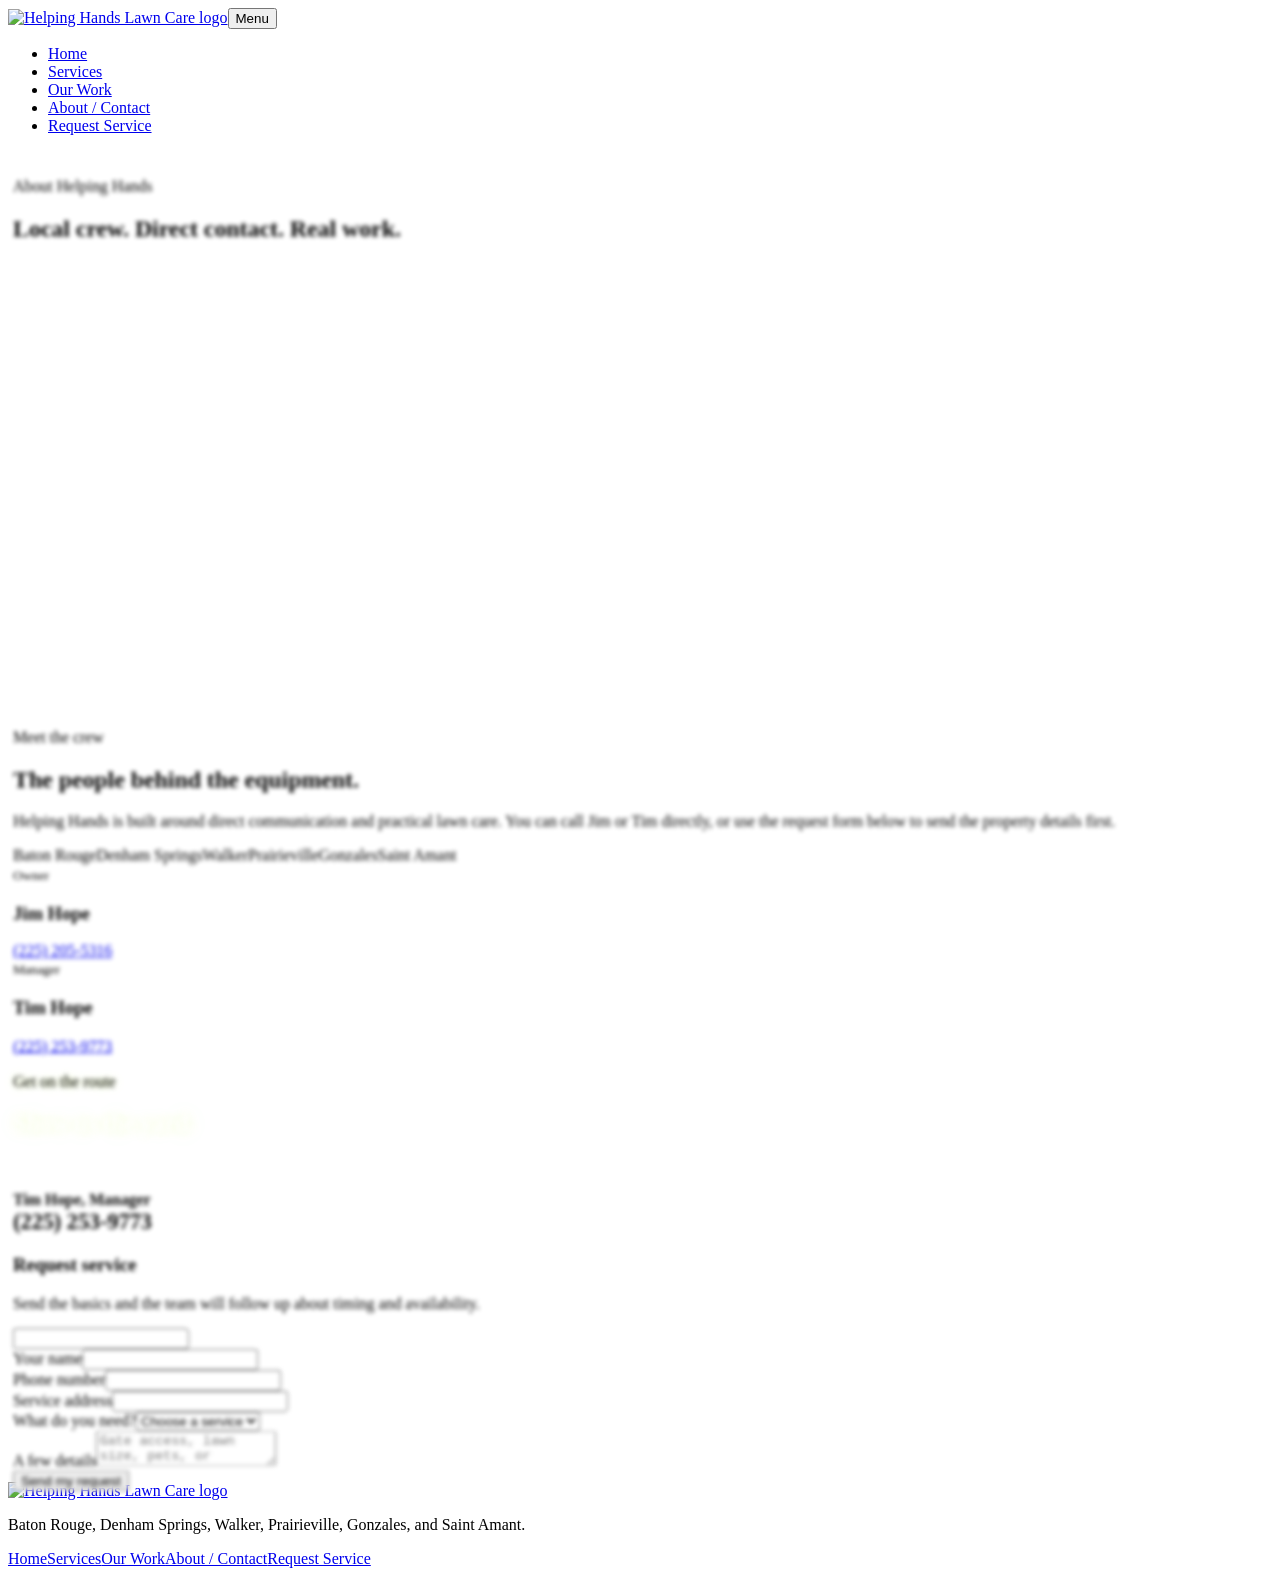
==== about.html @ 6bad8cfe "feat: add Helping Hands about and contact page" ====
<!doctype html><html lang="en"><head><meta charset="utf-8"><meta name="viewport" content="width=device-width,initial-scale=1"><meta name="description" content="Meet Helping Hands Lawn Care, contact Jim or Tim Hope directly, and request mowing, trimming, cleanup, or recurring lawn care service."><title>About & Contact | Helping Hands Lawn Care</title><link rel="preconnect" href="https://fonts.googleapis.com"><link rel="preconnect" href="https://fonts.gstatic.com" crossorigin><link href="https://fonts.googleapis.com/css2?family=DM+Sans:wght@400;500;600;700;800&family=Sora:wght@600;700;800&display=swap" rel="stylesheet"><link rel="stylesheet" href="assets/site.css"></head><body><header class="site-header"><div class="wrap nav"><a class="brand" href="index.html" aria-label="Helping Hands Lawn Care home"><img class="brand-logo" src="https://raw.githubusercontent.com/Teddyjday94/Helping_hands/main/assets/logo.png" alt="Helping Hands Lawn Care logo"></a><button class="nav-toggle" aria-expanded="false" aria-controls="site-nav">Menu</button><ul class="nav-links" id="site-nav"><li><a data-page href="index.html">Home</a></li><li><a data-page href="services.html">Services</a></li><li><a data-page href="work.html">Our Work</a></li><li><a data-page href="about.html">About / Contact</a></li><li><a class="btn btn-primary" href="about.html#request">Request Service</a></li></ul></div></header><div class="motion-grass" aria-hidden="true"></div>
<main><section class="inner-hero"><div class="wrap inner-grid"><div class="reveal"><p class="eyebrow" style="color:var(--lime)">About Helping Hands</p><h1 class="display">Local crew. Direct contact. Real work.</h1><p style="color:rgba(255,255,255,.72);max-width:39rem">Jim and Tim Hope lead Helping Hands, serving lawns across the Baton Rouge area with a straightforward approach: tell the team what the property needs, then talk through the right next step.</p></div><div class="team-photo reveal" style="min-height:380px"></div></div></section>
<section class="section"><div class="wrap split"><div class="reveal"><p class="eyebrow">Meet the crew</p><h2 class="section-title">The people behind the equipment.</h2><p class="lede">Helping Hands is built around direct communication and practical lawn care. You can call Jim or Tim directly, or use the request form below to send the property details first.</p><div class="service-area-list"><span>Baton Rouge</span><span>Denham Springs</span><span>Walker</span><span>Prairieville</span><span>Gonzales</span><span>Saint Amant</span></div></div><div class="contact-grid reveal"><article class="person"><small>Owner</small><h3>Jim Hope</h3><a href="tel:+12252055316">(225) 205-5316</a></article><article class="person"><small>Manager</small><h3>Tim Hope</h3><a href="tel:+12252539773">(225) 253-9773</a></article></div></div></section>
<section class="section request" id="request"><div class="wrap request-grid"><div class="reveal"><p class="eyebrow" style="color:var(--lime)">Get on the route</p><h2 class="section-title" style="color:#fff">Show us the yard.</h2><p style="color:rgba(255,255,255,.76)">Send the address and the work you have in mind. Call Tim if you’d rather talk it through.</p><p><strong>Tim Hope, Manager</strong><br><a href="tel:+12252539773" style="color:var(--lime);font-size:1.4rem;font-weight:900;text-decoration:none">(225) 253-9773</a></p></div><form class="form reveal" id="service-form" action="https://formsubmit.co/thomasdbiz26@gmail.com" method="POST"><h3>Request service</h3><p>Send the basics and the team will follow up about timing and availability.</p><input class="form-honey" name="_honey" tabindex="-1" autocomplete="off" aria-hidden="true"><div class="form-grid"><div class="field"><label for="name">Your name</label><input id="name" name="name" required autocomplete="name"></div><div class="field"><label for="phone">Phone number</label><input id="phone" name="phone" required type="tel" autocomplete="tel"></div><div class="field full"><label for="address">Service address</label><input id="address" name="address" required autocomplete="street-address"></div><div class="field full"><label for="service">What do you need?</label><select id="service" name="service" required><option value="">Choose a service</option><option>Routine mowing</option><option>Edge and trim</option><option>Yard cleanup</option><option>Recurring care</option><option>Something else</option></select></div><div class="field full"><label for="notes">A few details</label><textarea id="notes" name="notes" placeholder="Gate access, lawn size, pets, or anything else the crew should know"></textarea></div></div><button class="btn btn-primary" type="submit">Send my request</button><p class="form-message" id="form-message" role="status" aria-live="polite"></p></form></div></section>
</main><div class="mower-runner" aria-hidden="true"></div><footer><div class="wrap footer-grid"><div><a class="brand" href="index.html" aria-label="Helping Hands Lawn Care home"><img class="brand-logo" src="https://raw.githubusercontent.com/Teddyjday94/Helping_hands/main/assets/logo.png" alt="Helping Hands Lawn Care logo"></a><p>Baton Rouge, Denham Springs, Walker, Prairieville, Gonzales, and Saint Amant.</p></div><div class="footer-links"><a href="index.html">Home</a><a href="services.html">Services</a><a href="work.html">Our Work</a><a href="about.html">About / Contact</a><a href="about.html#request">Request Service</a></div></div></footer><script src="assets/site.js"></script><script type="module">import { initServiceRequestForm } from './assets/service-request.mjs'; const start=()=>initServiceRequestForm(document.querySelector('#service-form')); document.readyState==='loading'?document.addEventListener('DOMContentLoaded',start,{once:true}):start();</script></body></html>
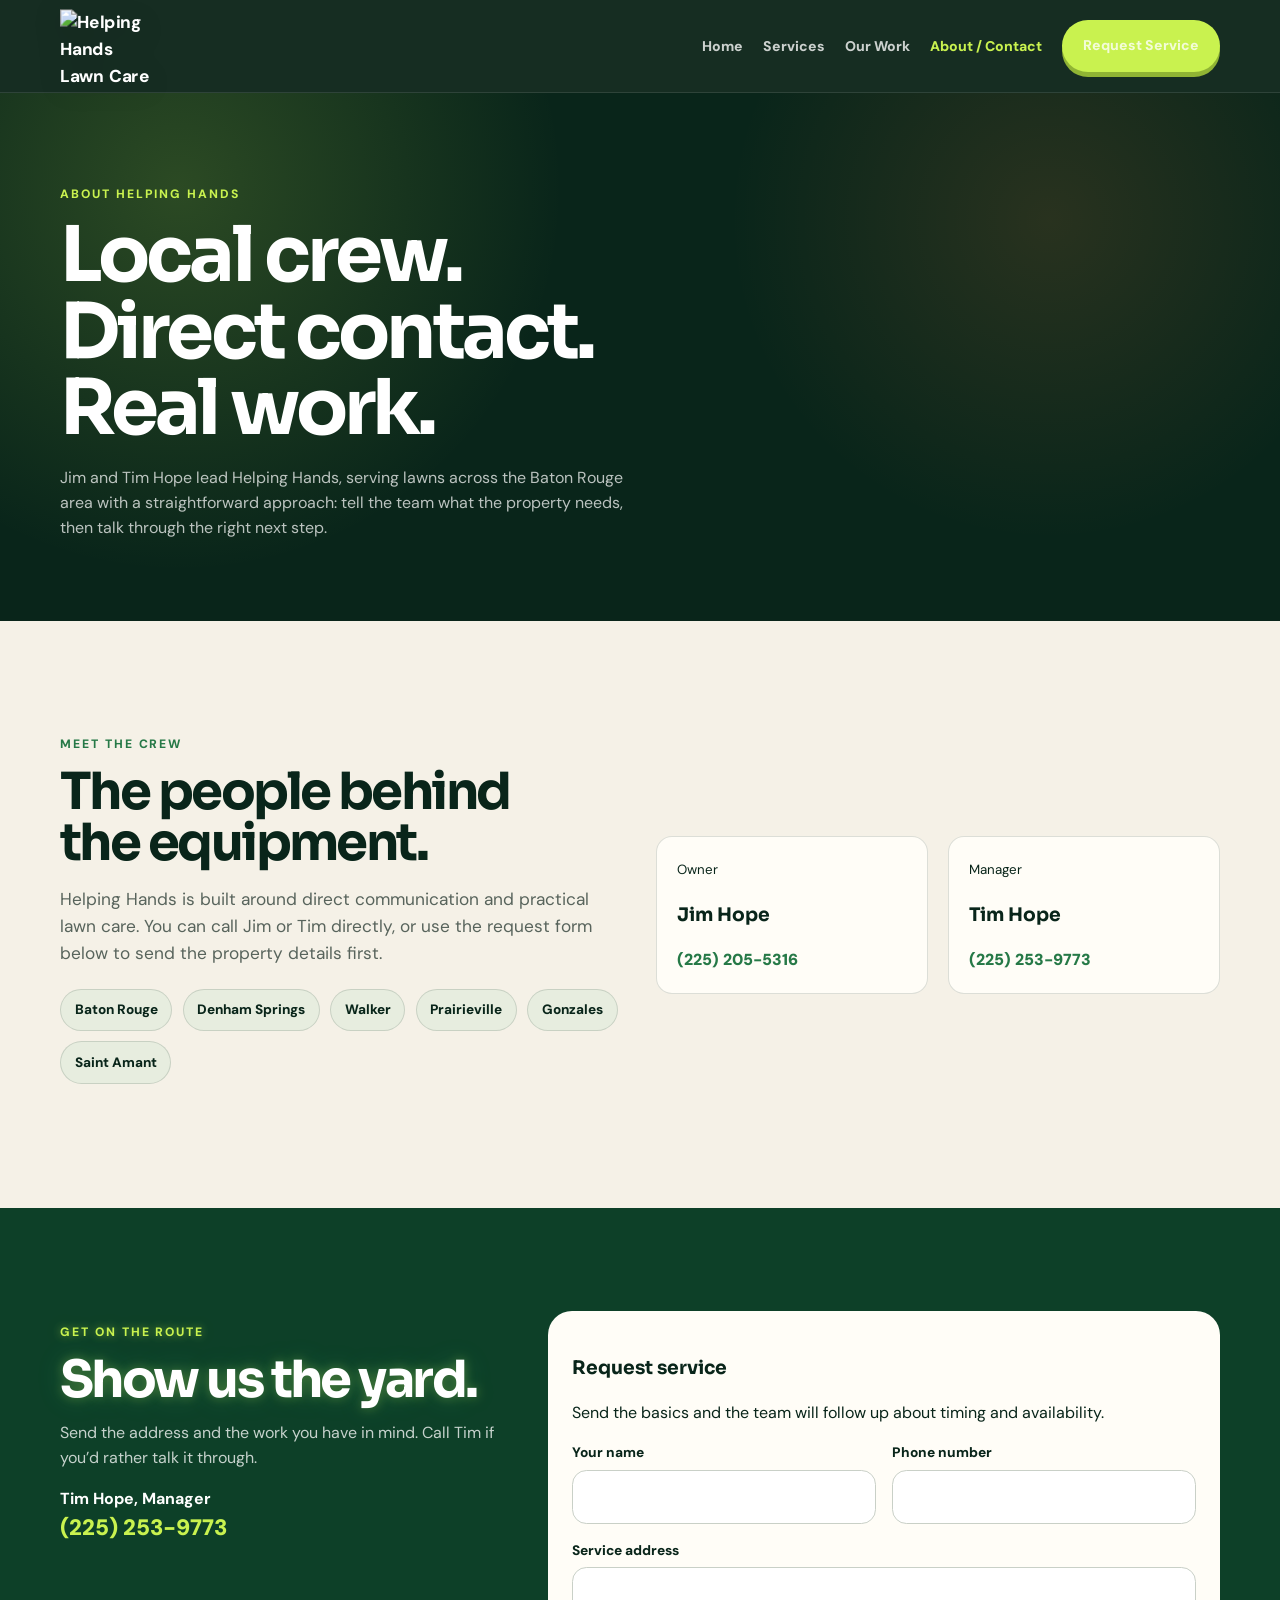
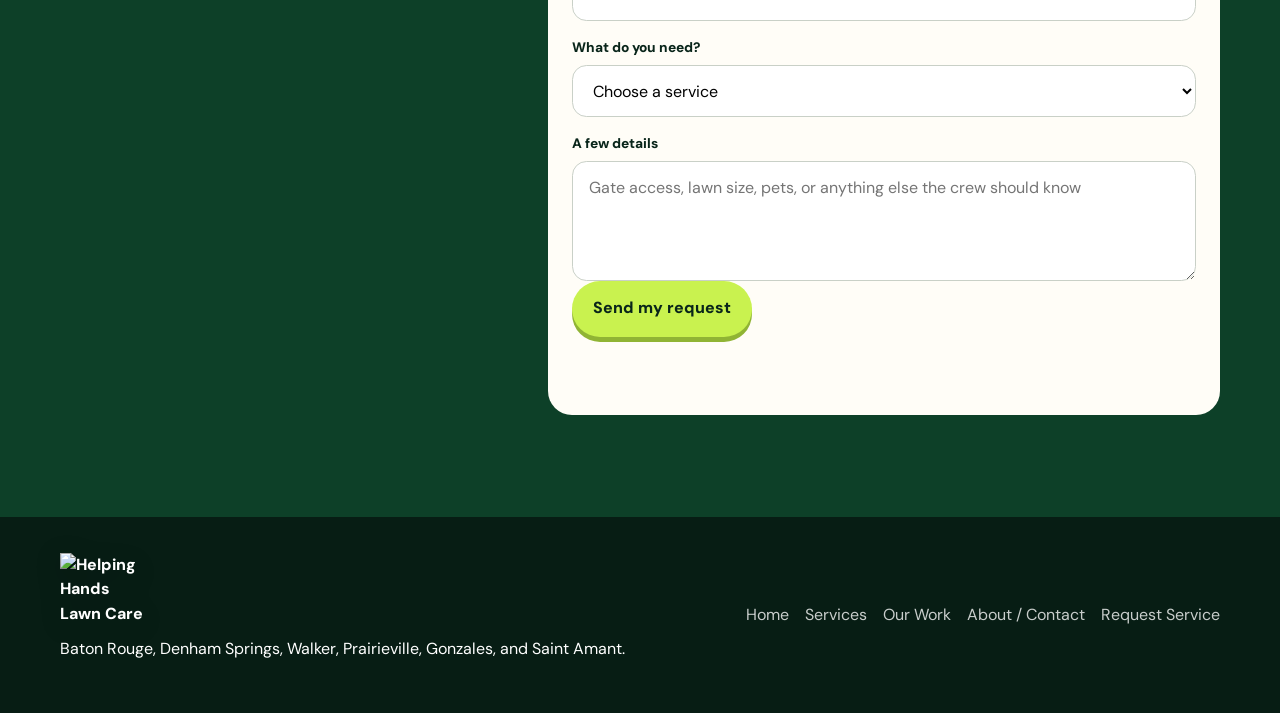
==== commit c434aec0: "chore: remove green strip from about page" ====
--- a/about.html
+++ b/about.html
@@ -1,4 +1,4 @@
-<!doctype html><html lang="en"><head><meta charset="utf-8"><meta name="viewport" content="width=device-width,initial-scale=1"><meta name="description" content="Meet Helping Hands Lawn Care, contact Jim or Tim Hope directly, and request mowing, trimming, cleanup, or recurring lawn care service."><title>About & Contact | Helping Hands Lawn Care</title><link rel="preconnect" href="https://fonts.googleapis.com"><link rel="preconnect" href="https://fonts.gstatic.com" crossorigin><link href="https://fonts.googleapis.com/css2?family=DM+Sans:wght@400;500;600;700;800&family=Sora:wght@600;700;800&display=swap" rel="stylesheet"><link rel="stylesheet" href="assets/site.css"></head><body><header class="site-header"><div class="wrap nav"><a class="brand" href="index.html" aria-label="Helping Hands Lawn Care home"><img class="brand-logo" src="https://raw.githubusercontent.com/Teddyjday94/Helping_hands/main/assets/logo.png" alt="Helping Hands Lawn Care logo"></a><button class="nav-toggle" aria-expanded="false" aria-controls="site-nav">Menu</button><ul class="nav-links" id="site-nav"><li><a data-page href="index.html">Home</a></li><li><a data-page href="services.html">Services</a></li><li><a data-page href="work.html">Our Work</a></li><li><a data-page href="about.html">About / Contact</a></li><li><a class="btn btn-primary" href="about.html#request">Request Service</a></li></ul></div></header><div class="motion-grass" aria-hidden="true"></div>
+<!doctype html><html lang="en"><head><meta charset="utf-8"><meta name="viewport" content="width=device-width,initial-scale=1"><meta name="description" content="Meet Helping Hands Lawn Care, contact Jim or Tim Hope directly, and request mowing, trimming, cleanup, or recurring lawn care service."><title>About & Contact | Helping Hands Lawn Care</title><link rel="preconnect" href="https://fonts.googleapis.com"><link rel="preconnect" href="https://fonts.gstatic.com" crossorigin><link href="https://fonts.googleapis.com/css2?family=DM+Sans:wght@400;500;600;700;800&family=Sora:wght@600;700;800&display=swap" rel="stylesheet"><link rel="stylesheet" href="assets/site.css"></head><body><header class="site-header"><div class="wrap nav"><a class="brand" href="index.html" aria-label="Helping Hands Lawn Care home"><img class="brand-logo" src="https://raw.githubusercontent.com/Teddyjday94/Helping_hands/main/assets/logo.png" alt="Helping Hands Lawn Care logo"></a><button class="nav-toggle" aria-expanded="false" aria-controls="site-nav">Menu</button><ul class="nav-links" id="site-nav"><li><a data-page href="index.html">Home</a></li><li><a data-page href="services.html">Services</a></li><li><a data-page href="work.html">Our Work</a></li><li><a data-page href="about.html">About / Contact</a></li><li><a class="btn btn-primary" href="about.html#request">Request Service</a></li></ul></div></header>
 <main><section class="inner-hero"><div class="wrap inner-grid"><div class="reveal"><p class="eyebrow" style="color:var(--lime)">About Helping Hands</p><h1 class="display">Local crew. Direct contact. Real work.</h1><p style="color:rgba(255,255,255,.72);max-width:39rem">Jim and Tim Hope lead Helping Hands, serving lawns across the Baton Rouge area with a straightforward approach: tell the team what the property needs, then talk through the right next step.</p></div><div class="team-photo reveal" style="min-height:380px"></div></div></section>
 <section class="section"><div class="wrap split"><div class="reveal"><p class="eyebrow">Meet the crew</p><h2 class="section-title">The people behind the equipment.</h2><p class="lede">Helping Hands is built around direct communication and practical lawn care. You can call Jim or Tim directly, or use the request form below to send the property details first.</p><div class="service-area-list"><span>Baton Rouge</span><span>Denham Springs</span><span>Walker</span><span>Prairieville</span><span>Gonzales</span><span>Saint Amant</span></div></div><div class="contact-grid reveal"><article class="person"><small>Owner</small><h3>Jim Hope</h3><a href="tel:+12252055316">(225) 205-5316</a></article><article class="person"><small>Manager</small><h3>Tim Hope</h3><a href="tel:+12252539773">(225) 253-9773</a></article></div></div></section>
 <section class="section request" id="request"><div class="wrap request-grid"><div class="reveal"><p class="eyebrow" style="color:var(--lime)">Get on the route</p><h2 class="section-title" style="color:#fff">Show us the yard.</h2><p style="color:rgba(255,255,255,.76)">Send the address and the work you have in mind. Call Tim if you’d rather talk it through.</p><p><strong>Tim Hope, Manager</strong><br><a href="tel:+12252539773" style="color:var(--lime);font-size:1.4rem;font-weight:900;text-decoration:none">(225) 253-9773</a></p></div><form class="form reveal" id="service-form" action="https://formsubmit.co/thomasdbiz26@gmail.com" method="POST"><h3>Request service</h3><p>Send the basics and the team will follow up about timing and availability.</p><input class="form-honey" name="_honey" tabindex="-1" autocomplete="off" aria-hidden="true"><div class="form-grid"><div class="field"><label for="name">Your name</label><input id="name" name="name" required autocomplete="name"></div><div class="field"><label for="phone">Phone number</label><input id="phone" name="phone" required type="tel" autocomplete="tel"></div><div class="field full"><label for="address">Service address</label><input id="address" name="address" required autocomplete="street-address"></div><div class="field full"><label for="service">What do you need?</label><select id="service" name="service" required><option value="">Choose a service</option><option>Routine mowing</option><option>Edge and trim</option><option>Yard cleanup</option><option>Recurring care</option><option>Something else</option></select></div><div class="field full"><label for="notes">A few details</label><textarea id="notes" name="notes" placeholder="Gate access, lawn size, pets, or anything else the crew should know"></textarea></div></div><button class="btn btn-primary" type="submit">Send my request</button><p class="form-message" id="form-message" role="status" aria-live="polite"></p></form></div></section>
--- a/assets/site.css
+++ b/assets/site.css
@@ -0,0 +1,20 @@
+:root{--ink:#09251a;--forest:#0d4028;--leaf:#267947;--lime:#c9f24f;--cream:#f5f1e7;--sand:#e9e0cb;--orange:#ff8a3d;--white:#fffdf7;--muted:#58645c;--line:rgba(9,37,26,.14);--radius:1.5rem;--shadow:0 24px 70px rgba(9,37,26,.14)}
+*{box-sizing:border-box}html{scroll-behavior:smooth}body{margin:0;background:var(--cream);color:var(--ink);font-family:"DM Sans",system-ui,sans-serif;line-height:1.55}a{color:inherit}img,video{display:block;max-width:100%}button,input,select,textarea{font:inherit}:focus-visible{outline:3px solid var(--lime);outline-offset:4px}.wrap{width:min(1160px,calc(100% - 2rem));margin:auto}.section{padding:clamp(4.5rem,8vw,7rem) 0}.eyebrow{color:var(--leaf);font-size:.76rem;font-weight:800;letter-spacing:.16em;text-transform:uppercase}.display,h1,h2,h3{font-family:"Sora","DM Sans",sans-serif}.display,h1,h2{letter-spacing:-.05em;line-height:1}.display{font-size:clamp(3.2rem,6vw,6.4rem);margin:.8rem 0 1.2rem}.section-title{font-size:clamp(2.25rem,4vw,4rem);max-width:13ch;margin:.45rem 0 1rem}.lede{font-size:1.08rem;color:var(--muted);max-width:42rem}.btn{display:inline-flex;align-items:center;justify-content:center;gap:.5rem;padding:.9rem 1.25rem;border-radius:999px;text-decoration:none;font-weight:800;border:1px solid transparent;transition:.2s ease}.btn:hover{transform:translateY(-2px)}.btn-primary{background:var(--lime);box-shadow:0 5px 0 #90b434;color:var(--ink)}.btn-dark{background:var(--forest);color:#fff}.btn-ghost{border-color:rgba(255,255,255,.35);color:#fff}.actions{display:flex;flex-wrap:wrap;gap:.8rem;margin-top:1.7rem}.site-header{position:sticky;top:0;z-index:50;background:rgba(10,34,24,.95);backdrop-filter:blur(18px);border-bottom:1px solid rgba(255,255,255,.1);color:#fff}.nav{min-height:92px;display:flex;align-items:center;justify-content:space-between;gap:1rem}.brand{display:flex;align-items:center;gap:.65rem;text-decoration:none;font-weight:800}.brand-mark{width:58px;height:58px;border-radius:50%;background:linear-gradient(145deg,#d7ff6f,#4f9f60);display:grid;place-items:center;color:var(--ink);font-weight:900;box-shadow:inset 0 0 0 6px rgba(255,255,255,.15)}.brand span{color:var(--lime)}.nav-links{display:flex;align-items:center;gap:1.25rem;list-style:none;padding:0;margin:0}.nav-links a{font-size:.88rem;font-weight:800;text-decoration:none;color:rgba(255,255,255,.78)}.nav-links a:hover,.nav-links a.is-active{color:var(--lime)}.nav-toggle{display:none;border:0;background:transparent;color:#fff;font-weight:800}.hero,.inner-hero{position:relative;overflow:hidden;background:var(--ink);color:#fff}.hero{min-height:760px;display:grid;align-items:center}.hero::before,.inner-hero::before{content:"";position:absolute;inset:0;background:radial-gradient(circle at 14% 18%,rgba(201,242,79,.18),transparent 24rem),radial-gradient(circle at 82% 24%,rgba(255,138,61,.13),transparent 20rem);pointer-events:none}.hero-grid,.inner-grid{position:relative;display:grid;grid-template-columns:1.05fr .95fr;align-items:center;gap:3rem}.hero-grid{padding:5rem 0}.inner-hero{padding:5rem 0 4rem}.hero-art{position:relative;min-height:480px;border-radius:2rem;background:linear-gradient(150deg,#1c5b3b,#102d21);box-shadow:0 30px 90px rgba(0,0,0,.32);overflow:hidden}.hero-art::before{content:"";position:absolute;inset:0;background:linear-gradient(transparent 55%,rgba(0,0,0,.5)),url('https://raw.githubusercontent.com/Teddyjday94/Helping_hands/main/assets/hero-bg-poster.jpg') center/cover;opacity:.92}.hero-art::after{content:"Local crew. Real work.";position:absolute;right:1.3rem;bottom:1.3rem;background:var(--lime);color:var(--ink);padding:.65rem .9rem;font-size:.8rem;font-weight:900;transform:rotate(-3deg)}.trust{background:var(--forest);color:#fff}.trust-grid{display:grid;grid-template-columns:repeat(4,1fr)}.trust-item{padding:1.15rem 1.4rem;border-left:1px solid rgba(255,255,255,.15);font-size:.85rem}.trust-item:first-child{border-left:0}.trust-item strong{display:block;color:var(--lime);font-size:1rem}.grid-4{display:grid;grid-template-columns:repeat(4,1fr);gap:1rem}.card{background:var(--white);border:1px solid var(--line);border-radius:var(--radius);padding:1.4rem;box-shadow:0 12px 32px rgba(9,37,26,.06);transition:.22s ease}.card:hover{transform:translateY(-5px);box-shadow:var(--shadow)}.card .num{width:36px;height:36px;border-radius:50%;display:grid;place-items:center;background:var(--leaf);color:#fff;font-weight:800;font-size:.78rem}.card h3{font-size:1.35rem;margin:1.3rem 0 .65rem}.card p{color:var(--muted)}.card a{color:var(--leaf);font-weight:800;text-decoration:none}.split{display:grid;grid-template-columns:1fr 1fr;gap:2rem;align-items:center}.photo-panel{min-height:430px;border-radius:var(--radius);background:#cbd8c7 center/cover no-repeat;box-shadow:var(--shadow)}.comparison{background:var(--white);border-radius:var(--radius);overflow:hidden;border:1px solid var(--line)}.comparison-stage{--reveal:58%;position:relative;aspect-ratio:4/3;overflow:hidden;background:#d5ddd0}.comparison-stage img{position:absolute;inset:0;width:100%;height:100%;object-fit:cover}.comparison-after{clip-path:inset(0 calc(100% - var(--reveal)) 0 0)}.comparison-range{position:absolute;inset:0;width:100%;height:100%;opacity:.001;cursor:ew-resize}.comparison-divider{position:absolute;top:0;bottom:0;left:var(--reveal);width:3px;background:#fff;box-shadow:0 0 0 1px rgba(0,0,0,.15)}.comparison-divider::after{content:'↔';position:absolute;top:50%;left:50%;transform:translate(-50%,-50%);width:44px;height:44px;border-radius:50%;display:grid;place-items:center;background:var(--lime);color:var(--ink);font-weight:900;border:3px solid #fff}.comparison-copy{padding:1.2rem}.work-gallery{display:grid;grid-template-columns:1.2fr .8fr .8fr;grid-template-rows:230px 230px;gap:1rem}.work-gallery figure{margin:0;border-radius:var(--radius);overflow:hidden;position:relative;background:#d9e3d4}.work-gallery figure:first-child{grid-row:span 2}.work-gallery img{width:100%;height:100%;object-fit:cover}.work-gallery figcaption{position:absolute;left:0;right:0;bottom:0;padding:2rem 1rem .8rem;color:#fff;font-weight:800;background:linear-gradient(transparent,rgba(0,0,0,.68))}.service-detail{display:grid;grid-template-columns:.9fr 1.1fr;gap:2rem;align-items:center;padding:2rem 0}.service-detail:nth-child(even){grid-template-columns:1.1fr .9fr}.service-detail:nth-child(even) .service-copy{order:2}.service-photo{min-height:380px;border-radius:var(--radius);background:#d8e2d4 center/cover no-repeat}.pill{display:inline-flex;padding:.4rem .7rem;border-radius:999px;background:#e9f0dd;color:var(--forest);font-size:.75rem;font-weight:900}.video-grid,.team-grid,.contact-grid{display:grid;grid-template-columns:repeat(2,1fr);gap:1.25rem}.video-card{background:#163727;color:#fff;border-radius:var(--radius);overflow:hidden}.video-card video{width:100%;aspect-ratio:16/9;background:#000}.video-copy{padding:1.2rem}.team-photo{min-height:520px;border-radius:var(--radius);background:url('https://raw.githubusercontent.com/Teddyjday94/Helping_hands/main/assets/crew-team.jpg') center/cover no-repeat}.person{background:var(--white);border:1px solid var(--line);border-radius:1rem;padding:1.25rem}.person a{font-weight:900;text-decoration:none;color:var(--leaf)}.service-area-list{display:flex;flex-wrap:wrap;gap:.65rem;margin:1.4rem 0}.service-area-list span{background:#e7eddf;border:1px solid var(--line);padding:.6rem .85rem;border-radius:999px;font-weight:800;font-size:.85rem}.request{background:var(--forest);color:#fff}.request-grid{display:grid;grid-template-columns:.8fr 1.2fr;gap:2.5rem;align-items:start}.form{background:var(--white);color:var(--ink);border-radius:var(--radius);padding:1.5rem}.form-grid{display:grid;grid-template-columns:1fr 1fr;gap:1rem}.field{display:grid;gap:.4rem}.field.full{grid-column:1/-1}.field label{font-weight:800;font-size:.86rem}.field input,.field select,.field textarea{width:100%;padding:.85rem 1rem;border:1px solid #c9d0c7;border-radius:.9rem;background:#fff}.field textarea{min-height:120px;resize:vertical}.form-honey{position:absolute!important;left:-9999px!important}.form-message{min-height:1.4em;font-weight:700;color:var(--leaf)}footer{background:#071d14;color:#fff;padding:2.2rem 0}.footer-grid{display:flex;justify-content:space-between;gap:2rem;align-items:center}.footer-links{display:flex;gap:1rem;flex-wrap:wrap}.footer-links a{text-decoration:none;color:rgba(255,255,255,.78)}.cta-band{background:linear-gradient(120deg,#123b29,#205c3d);color:#fff;border-radius:2rem;padding:2rem}.reveal{opacity:0;transform:translateY(18px);transition:.6s ease}.reveal.is-visible{opacity:1;transform:none}
+@media(max-width:900px){.nav-toggle{display:block}.nav-links{position:absolute;left:1rem;right:1rem;top:82px;background:#0b2b1e;border:1px solid rgba(255,255,255,.12);border-radius:1rem;padding:1rem;display:none;flex-direction:column;align-items:stretch}.nav-links.is-open{display:flex}.hero-grid,.inner-grid,.split,.request-grid,.service-detail,.service-detail:nth-child(even){grid-template-columns:1fr}.service-detail:nth-child(even) .service-copy{order:0}.grid-4{grid-template-columns:repeat(2,1fr)}.trust-grid{grid-template-columns:repeat(2,1fr)}.work-gallery{grid-template-columns:1fr 1fr;grid-template-rows:230px 230px 230px}.work-gallery figure:first-child{grid-row:span 2}.video-grid,.team-grid,.contact-grid{grid-template-columns:1fr}.form-grid{grid-template-columns:1fr}.field.full{grid-column:auto}.footer-grid{align-items:flex-start;flex-direction:column}}
+@media(max-width:620px){.grid-4,.trust-grid,.work-gallery{grid-template-columns:1fr}.work-gallery{grid-template-rows:repeat(5,230px)}.work-gallery figure:first-child{grid-row:auto}.display{font-size:clamp(2.8rem,16vw,4.8rem)}.hero{min-height:auto}.hero-art{min-height:360px}.section{padding:4rem 0}}
+@media(prefers-reduced-motion:reduce){html{scroll-behavior:auto}*,*::before,*::after{animation:none!important;transition:none!important}.reveal{opacity:1;transform:none}}
+.mower-runner{position:fixed;z-index:40;bottom:2px;left:-150px;width:118px;height:78px;background:url('https://raw.githubusercontent.com/Teddyjday94/Helping_hands/main/assets/mower-sprite-cutting-v1.png') center/contain no-repeat;filter:drop-shadow(0 8px 10px rgba(0,0,0,.18));pointer-events:none;animation:mowerCross 18s linear infinite}
+@keyframes mowerCross{0%,12%{transform:translateX(-160px)}78%,100%{transform:translateX(calc(100vw + 300px))}}
+@media(prefers-reduced-motion:reduce){.mower-runner{display:none}}
+
+/* Client revision pass: authentic brand + hero imagery */
+.brand{min-width:96px}.brand-logo{width:92px;height:68px;object-fit:contain;filter:drop-shadow(0 5px 12px rgba(0,0,0,.22))}.site-header .brand-logo{transform:scale(1.08);transform-origin:left center}
+.hero-bg-video{position:absolute;inset:0;width:100%;height:100%;object-fit:cover;z-index:0;opacity:.42;filter:saturate(.9) contrast(1.05)}
+.hero::after{content:"";position:absolute;inset:0;z-index:0;background:linear-gradient(90deg,rgba(5,24,16,.92) 0%,rgba(5,24,16,.73) 46%,rgba(5,24,16,.44) 100%),linear-gradient(0deg,rgba(5,24,16,.28),rgba(5,24,16,.08));pointer-events:none}
+.hero::before{z-index:1}.hero-grid{z-index:2}.hero-photo::before{background:linear-gradient(transparent 50%,rgba(0,0,0,.48)),url('https://raw.githubusercontent.com/Teddyjday94/Helping_hands/main/assets/work-06.jpg') center/cover;opacity:1}.work-hero-photo::before{background:linear-gradient(transparent 52%,rgba(0,0,0,.5)),url('https://raw.githubusercontent.com/Teddyjday94/Helping_hands/main/assets/yard-finished.jpg') center/cover;opacity:1}
+@media(max-width:620px){.brand-logo{width:78px;height:58px}.hero-bg-video{opacity:.36}.hero::after{background:linear-gradient(180deg,rgba(5,24,16,.88) 0%,rgba(5,24,16,.66) 58%,rgba(5,24,16,.5) 100%)}}
+
+/* Hero photo refresh */
+.services-hero-stack{display:grid;gap:1rem}
+.services-hero-photo::before{background:linear-gradient(transparent 52%,rgba(0,0,0,.48)),url('https://raw.githubusercontent.com/Teddyjday94/Helping_hands/main/assets/work-02.jpg') center/cover;opacity:1}
+.services-hero-photo::after{content:"Helping Hands service in action"}
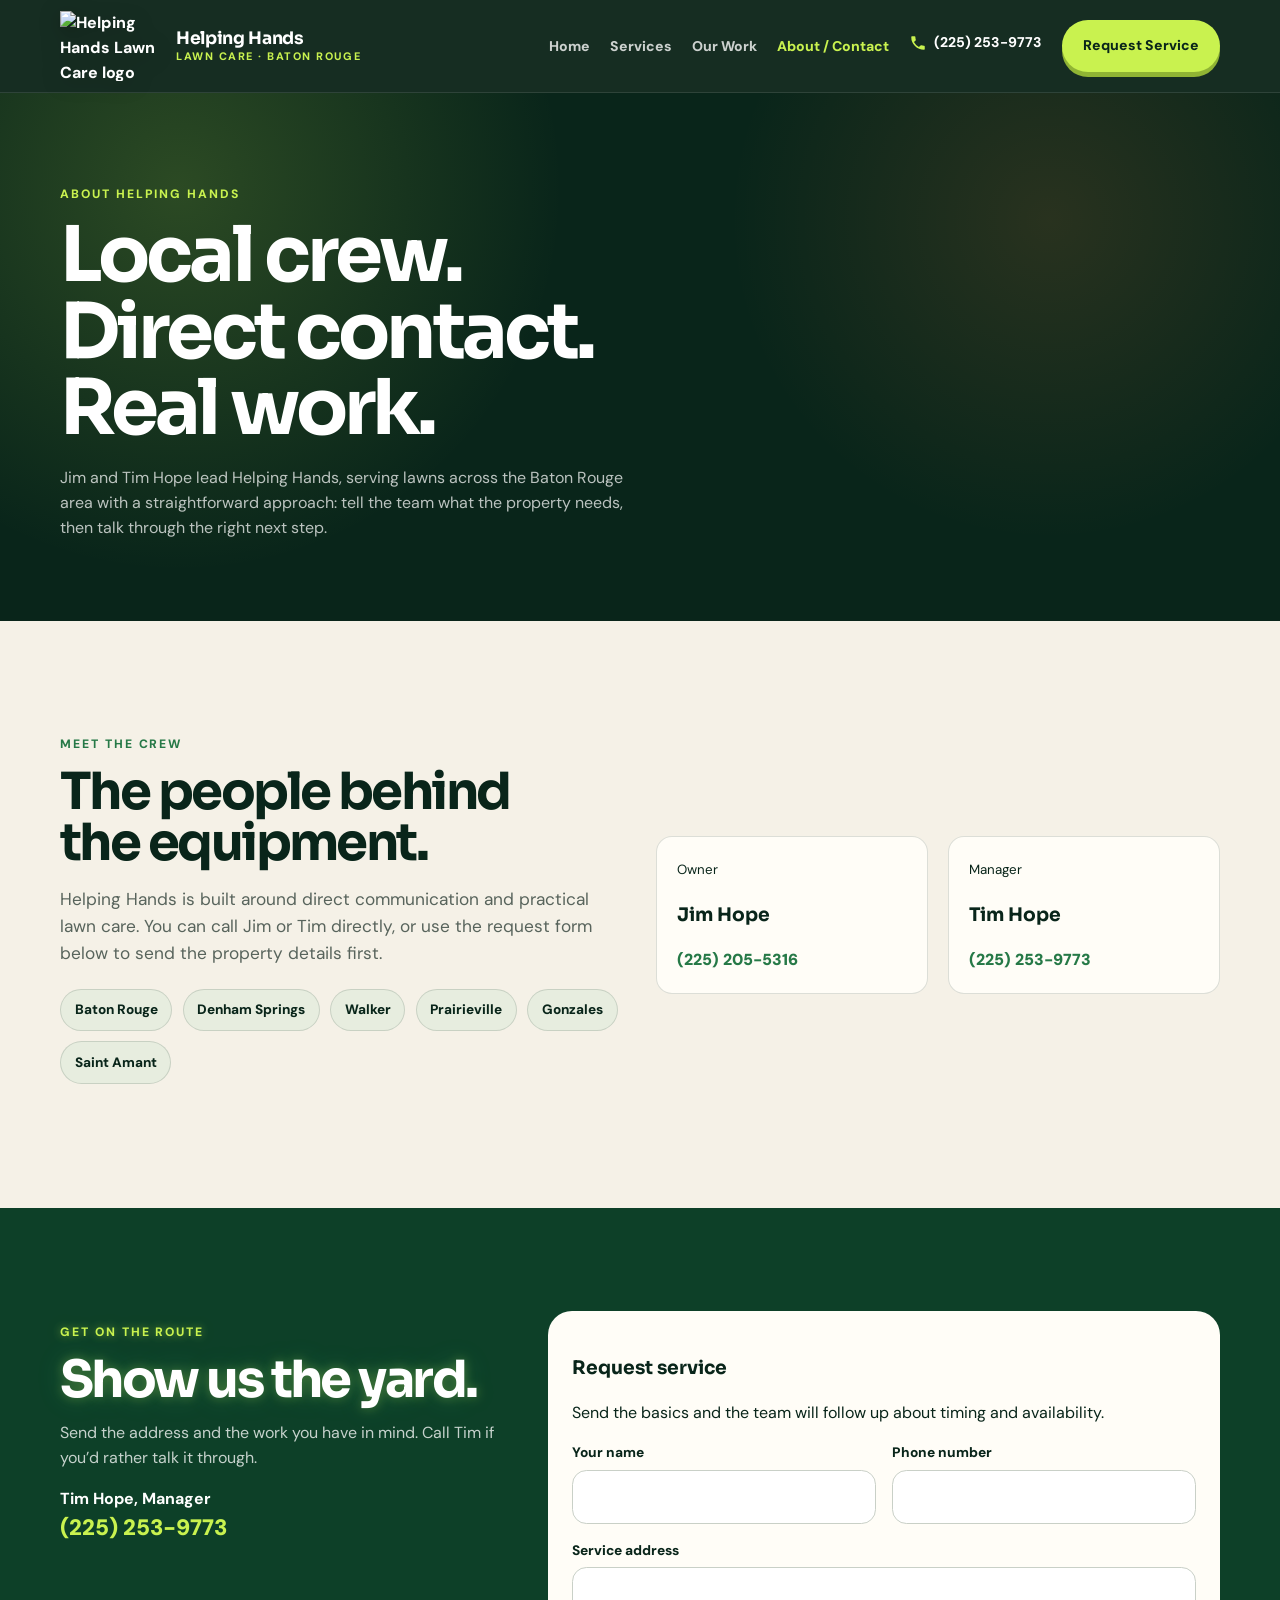
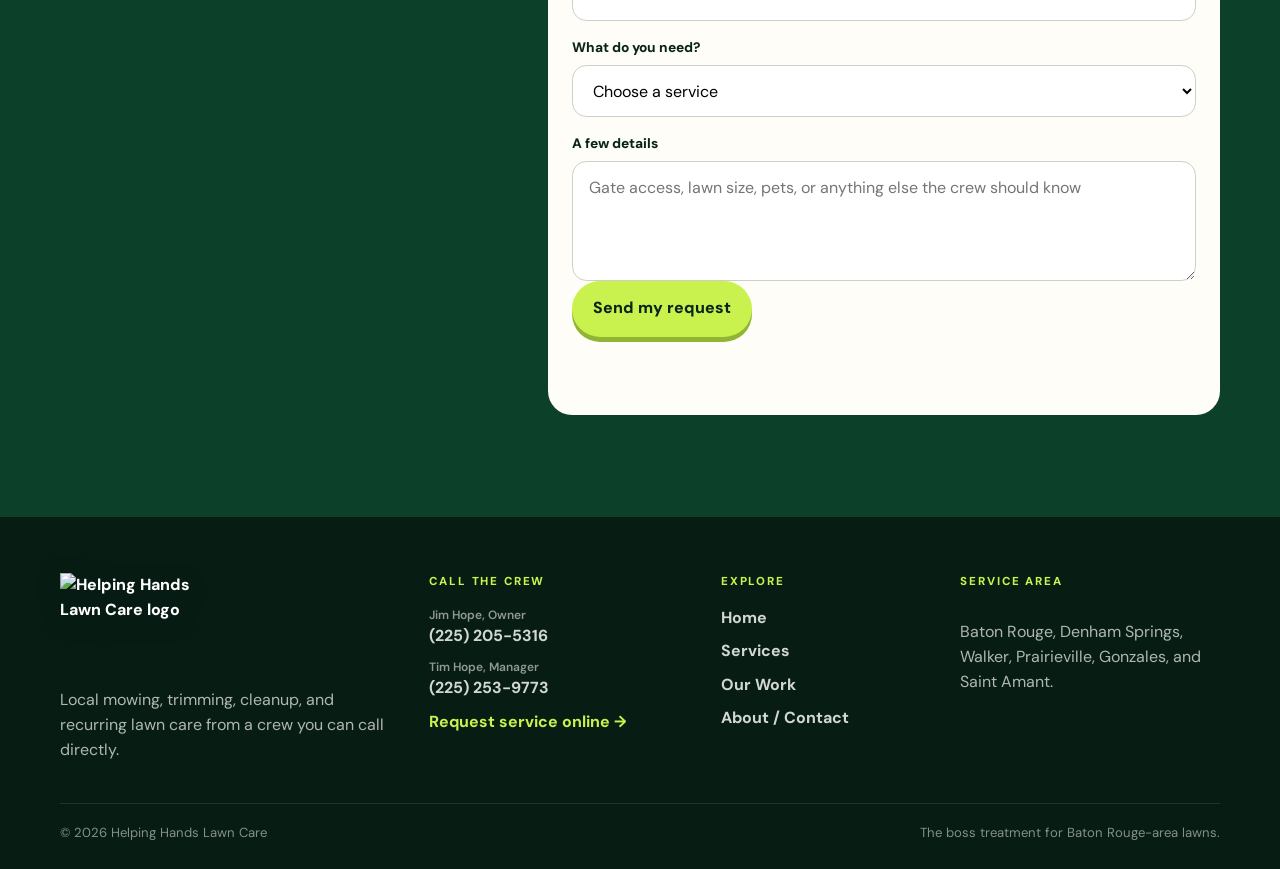
==== commit 4ce795c8: "feat: polish header, footer, and home page for a more professional look - Cut the logo out of its bl" ====
--- a/about.html
+++ b/about.html
@@ -1,5 +1,5 @@
-<!doctype html><html lang="en"><head><meta charset="utf-8"><meta name="viewport" content="width=device-width,initial-scale=1"><meta name="description" content="Meet Helping Hands Lawn Care, contact Jim or Tim Hope directly, and request mowing, trimming, cleanup, or recurring lawn care service."><title>About & Contact | Helping Hands Lawn Care</title><link rel="preconnect" href="https://fonts.googleapis.com"><link rel="preconnect" href="https://fonts.gstatic.com" crossorigin><link href="https://fonts.googleapis.com/css2?family=DM+Sans:wght@400;500;600;700;800&family=Sora:wght@600;700;800&display=swap" rel="stylesheet"><link rel="stylesheet" href="assets/site.css"></head><body><header class="site-header"><div class="wrap nav"><a class="brand" href="index.html" aria-label="Helping Hands Lawn Care home"><img class="brand-logo" src="https://raw.githubusercontent.com/Teddyjday94/Helping_hands/main/assets/logo.png" alt="Helping Hands Lawn Care logo"></a><button class="nav-toggle" aria-expanded="false" aria-controls="site-nav">Menu</button><ul class="nav-links" id="site-nav"><li><a data-page href="index.html">Home</a></li><li><a data-page href="services.html">Services</a></li><li><a data-page href="work.html">Our Work</a></li><li><a data-page href="about.html">About / Contact</a></li><li><a class="btn btn-primary" href="about.html#request">Request Service</a></li></ul></div></header>
+<!doctype html><html lang="en"><head><meta charset="utf-8"><meta name="viewport" content="width=device-width,initial-scale=1"><meta name="description" content="Meet Helping Hands Lawn Care, contact Jim or Tim Hope directly, and request mowing, trimming, cleanup, or recurring lawn care service."><title>About & Contact | Helping Hands Lawn Care</title><link rel="preconnect" href="https://fonts.googleapis.com"><link rel="preconnect" href="https://fonts.gstatic.com" crossorigin><link href="https://fonts.googleapis.com/css2?family=DM+Sans:wght@400;500;600;700;800&family=Sora:wght@600;700;800&display=swap" rel="stylesheet"><link rel="stylesheet" href="assets/site.css"></head><body><header class="site-header"><div class="wrap nav"><a class="brand" href="index.html" aria-label="Helping Hands Lawn Care home"><img class="brand-logo" src="https://raw.githubusercontent.com/Teddyjday94/Helping_hands/main/assets/logo-badge.png" alt="Helping Hands Lawn Care logo" width="360" height="241"><span class="brand-text"><strong>Helping Hands</strong><small>Lawn Care · Baton Rouge</small></span></a><button class="nav-toggle" aria-expanded="false" aria-controls="site-nav">Menu</button><ul class="nav-links" id="site-nav"><li><a data-page href="index.html">Home</a></li><li><a data-page href="services.html">Services</a></li><li><a data-page href="work.html">Our Work</a></li><li><a data-page href="about.html">About / Contact</a></li><li><a class="nav-call" href="tel:+12252539773"><svg viewBox="0 0 24 24" aria-hidden="true" focusable="false"><path d="M6.6 10.8a15.1 15.1 0 0 0 6.6 6.6l2.2-2.2a1 1 0 0 1 1-.25 11.4 11.4 0 0 0 3.6.57 1 1 0 0 1 1 1V20a1 1 0 0 1-1 1A17 17 0 0 1 3 4a1 1 0 0 1 1-1h3.5a1 1 0 0 1 1 1c0 1.25.2 2.45.57 3.57a1 1 0 0 1-.25 1z"/></svg><span>(225) 253-9773</span></a></li><li><a class="btn btn-primary" href="about.html#request">Request Service</a></li></ul></div></header>
 <main><section class="inner-hero"><div class="wrap inner-grid"><div class="reveal"><p class="eyebrow" style="color:var(--lime)">About Helping Hands</p><h1 class="display">Local crew. Direct contact. Real work.</h1><p style="color:rgba(255,255,255,.72);max-width:39rem">Jim and Tim Hope lead Helping Hands, serving lawns across the Baton Rouge area with a straightforward approach: tell the team what the property needs, then talk through the right next step.</p></div><div class="team-photo reveal" style="min-height:380px"></div></div></section>
 <section class="section"><div class="wrap split"><div class="reveal"><p class="eyebrow">Meet the crew</p><h2 class="section-title">The people behind the equipment.</h2><p class="lede">Helping Hands is built around direct communication and practical lawn care. You can call Jim or Tim directly, or use the request form below to send the property details first.</p><div class="service-area-list"><span>Baton Rouge</span><span>Denham Springs</span><span>Walker</span><span>Prairieville</span><span>Gonzales</span><span>Saint Amant</span></div></div><div class="contact-grid reveal"><article class="person"><small>Owner</small><h3>Jim Hope</h3><a href="tel:+12252055316">(225) 205-5316</a></article><article class="person"><small>Manager</small><h3>Tim Hope</h3><a href="tel:+12252539773">(225) 253-9773</a></article></div></div></section>
 <section class="section request" id="request"><div class="wrap request-grid"><div class="reveal"><p class="eyebrow" style="color:var(--lime)">Get on the route</p><h2 class="section-title" style="color:#fff">Show us the yard.</h2><p style="color:rgba(255,255,255,.76)">Send the address and the work you have in mind. Call Tim if you’d rather talk it through.</p><p><strong>Tim Hope, Manager</strong><br><a href="tel:+12252539773" style="color:var(--lime);font-size:1.4rem;font-weight:900;text-decoration:none">(225) 253-9773</a></p></div><form class="form reveal" id="service-form" action="https://formsubmit.co/thomasdbiz26@gmail.com" method="POST"><h3>Request service</h3><p>Send the basics and the team will follow up about timing and availability.</p><input class="form-honey" name="_honey" tabindex="-1" autocomplete="off" aria-hidden="true"><div class="form-grid"><div class="field"><label for="name">Your name</label><input id="name" name="name" required autocomplete="name"></div><div class="field"><label for="phone">Phone number</label><input id="phone" name="phone" required type="tel" autocomplete="tel"></div><div class="field full"><label for="address">Service address</label><input id="address" name="address" required autocomplete="street-address"></div><div class="field full"><label for="service">What do you need?</label><select id="service" name="service" required><option value="">Choose a service</option><option>Routine mowing</option><option>Edge and trim</option><option>Yard cleanup</option><option>Recurring care</option><option>Something else</option></select></div><div class="field full"><label for="notes">A few details</label><textarea id="notes" name="notes" placeholder="Gate access, lawn size, pets, or anything else the crew should know"></textarea></div></div><button class="btn btn-primary" type="submit">Send my request</button><p class="form-message" id="form-message" role="status" aria-live="polite"></p></form></div></section>
-</main><div class="mower-runner" aria-hidden="true"></div><footer><div class="wrap footer-grid"><div><a class="brand" href="index.html" aria-label="Helping Hands Lawn Care home"><img class="brand-logo" src="https://raw.githubusercontent.com/Teddyjday94/Helping_hands/main/assets/logo.png" alt="Helping Hands Lawn Care logo"></a><p>Baton Rouge, Denham Springs, Walker, Prairieville, Gonzales, and Saint Amant.</p></div><div class="footer-links"><a href="index.html">Home</a><a href="services.html">Services</a><a href="work.html">Our Work</a><a href="about.html">About / Contact</a><a href="about.html#request">Request Service</a></div></div></footer><script src="assets/site.js"></script><script type="module">import { initServiceRequestForm } from './assets/service-request.mjs'; const start=()=>initServiceRequestForm(document.querySelector('#service-form')); document.readyState==='loading'?document.addEventListener('DOMContentLoaded',start,{once:true}):start();</script></body></html>
+</main><div class="mower-runner" aria-hidden="true"></div><footer><div class="wrap footer-grid"><div class="footer-brand"><a class="brand" href="index.html" aria-label="Helping Hands Lawn Care home"><img class="brand-logo" src="https://raw.githubusercontent.com/Teddyjday94/Helping_hands/main/assets/logo-badge.png" alt="Helping Hands Lawn Care logo" width="360" height="241"></a><p>Local mowing, trimming, cleanup, and recurring lawn care from a crew you can call directly.</p></div><div class="footer-col"><p class="footer-head">Call the crew</p><a href="tel:+12252055316"><span>Jim Hope, Owner</span>(225) 205-5316</a><a href="tel:+12252539773"><span>Tim Hope, Manager</span>(225) 253-9773</a><a class="footer-request" href="about.html#request">Request service online →</a></div><div class="footer-col"><p class="footer-head">Explore</p><a href="index.html">Home</a><a href="services.html">Services</a><a href="work.html">Our Work</a><a href="about.html">About / Contact</a></div><div class="footer-col"><p class="footer-head">Service area</p><p>Baton Rouge, Denham Springs, Walker, Prairieville, Gonzales, and Saint Amant.</p></div></div><div class="wrap footer-bottom"><span>© <span data-year>2026</span> Helping Hands Lawn Care</span><span>The boss treatment for Baton Rouge-area lawns.</span></div></footer><div class="mobile-cta"><a class="mobile-cta-call" href="tel:+12252539773"><svg viewBox="0 0 24 24" aria-hidden="true" focusable="false"><path d="M6.6 10.8a15.1 15.1 0 0 0 6.6 6.6l2.2-2.2a1 1 0 0 1 1-.25 11.4 11.4 0 0 0 3.6.57 1 1 0 0 1 1 1V20a1 1 0 0 1-1 1A17 17 0 0 1 3 4a1 1 0 0 1 1-1h3.5a1 1 0 0 1 1 1c0 1.25.2 2.45.57 3.57a1 1 0 0 1-.25 1z"/></svg><span>Call Tim</span></a><a class="btn btn-primary" href="about.html#request">Request service</a></div><script src="assets/site.js"></script><script type="module">import { initServiceRequestForm } from './assets/service-request.mjs'; const start=()=>initServiceRequestForm(document.querySelector('#service-form')); document.readyState==='loading'?document.addEventListener('DOMContentLoaded',start,{once:true}):start();</script></body></html>
--- a/assets/site.css
+++ b/assets/site.css
@@ -16,5 +16,22 @@
 
 /* Hero photo refresh */
 .services-hero-stack{display:grid;gap:1rem}
-.services-hero-photo::before{background:linear-gradient(transparent 52%,rgba(0,0,0,.48)),url('https://raw.githubusercontent.com/Teddyjday94/Helping_hands/main/assets/work-02.jpg') center/cover;opacity:1}
+.services-hero-photo::before{background:linear-gradient(transparent 52%,rgba(0,0,0,.48)),url('https://raw.githubusercontent.com/Teddyjday94/Helping_hands/main/assets/work-01.jpg') center/cover;opacity:1}
 .services-hero-photo::after{content:"Helping Hands service in action"}
+.video-subhead{margin:2.5rem 0 1rem;font-size:.82rem;font-weight:800;letter-spacing:.16em;text-transform:uppercase;color:var(--lime)}.walkthrough-card{background:#163727;color:#fff;border-radius:var(--radius);overflow:hidden;display:flex;flex-direction:column}.walkthrough-card h3{margin:.45rem 0 .35rem;font-size:1.15rem}.walkthrough-card p{margin:0;color:rgba(255,255,255,.72);font-size:.92rem}.reel-tag{display:inline-flex;padding:.25rem .6rem;border-radius:999px;background:var(--lime);color:var(--ink);font-size:.7rem;font-weight:900;letter-spacing:.06em;text-transform:uppercase}
+.walkthrough-grid{display:grid;grid-template-columns:repeat(2,1fr);gap:1.25rem}.walkthrough-card{flex-direction:row;align-items:stretch}.walkthrough-card video{width:min(46%,260px);flex:none;aspect-ratio:9/16;object-fit:cover;background:#000}.walkthrough-card .video-copy{display:flex;flex-direction:column;justify-content:center;padding:1.4rem}.walkthrough-card .reel-tag{align-self:flex-start}.walkthrough-card h3{font-size:1.35rem}.featured-video{margin-bottom:.5rem}.featured-video video{width:min(40%,340px)}.featured-video .video-copy{padding:2rem;max-width:34rem}.featured-video h3{font-size:clamp(1.5rem,2.6vw,2.1rem)}.featured-video p{font-size:1rem}
+@media(max-width:900px){.walkthrough-grid{grid-template-columns:1fr}}
+@media(max-width:620px){.walkthrough-card{flex-direction:column}.walkthrough-card video{width:100%;aspect-ratio:4/5}}
+
+/* Professional polish: brand lockup, header call link, footer, how it works, mobile call bar */
+.brand{gap:.75rem;min-width:0}.site-header .brand-logo{width:104px;height:70px;transform:none;filter:drop-shadow(0 4px 10px rgba(0,0,0,.35))}.brand-text{display:grid;line-height:1.1}.brand-text strong{font-family:"Sora","DM Sans",sans-serif;font-size:1.08rem;letter-spacing:-.02em;color:#fff}.brand-text small{margin-top:.2rem;font-size:.68rem;font-weight:800;letter-spacing:.14em;text-transform:uppercase;color:var(--lime)}
+.nav-call{display:inline-flex;align-items:center;gap:.45rem;color:#fff!important;white-space:nowrap}.nav-call svg{width:18px;height:18px;fill:var(--lime)}.nav-call:hover span{color:var(--lime)}
+footer{padding:3.5rem 0 0}.footer-grid{display:grid;grid-template-columns:1.3fr 1fr .8fr 1fr;gap:2rem;align-items:start}.footer-brand .brand-logo{width:150px;height:auto}.footer-brand p,.footer-col p{color:rgba(255,255,255,.68);margin:.9rem 0 0;max-width:22rem}.footer-col{display:grid;gap:.55rem}.footer-col a{text-decoration:none;color:rgba(255,255,255,.82);font-weight:700}.footer-col a:hover{color:var(--lime)}.footer-col a span{display:block;font-size:.75rem;font-weight:600;color:rgba(255,255,255,.55)}.footer-head{margin:0 0 .35rem!important;font-size:.72rem;font-weight:800;letter-spacing:.16em;text-transform:uppercase;color:var(--lime)!important}.footer-request{color:var(--lime)!important}.footer-bottom{display:flex;justify-content:space-between;gap:1rem;flex-wrap:wrap;margin-top:2.5rem;padding:1.2rem 0 1.6rem;border-top:1px solid rgba(255,255,255,.1);font-size:.82rem;color:rgba(255,255,255,.5)}
+.how-it-works{padding-top:0}.steps{list-style:none;padding:0;margin:2rem 0 0;display:grid;grid-template-columns:repeat(3,1fr);gap:1.25rem;position:relative}.steps::before{content:"";position:absolute;top:32px;left:12%;right:12%;border-top:2px dashed rgba(38,121,71,.35)}.step{position:relative;background:var(--white);border:1px solid var(--line);border-radius:var(--radius);padding:1.5rem;text-align:center}.step-icon{display:grid;place-items:center;width:64px;height:64px;margin:-3rem auto .9rem;border-radius:50%;background:var(--lime);box-shadow:0 5px 0 #90b434,0 0 0 6px var(--cream)}.step-icon svg{width:28px;height:28px;fill:none;stroke:var(--ink);stroke-width:2.2;stroke-linecap:round;stroke-linejoin:round}.step-num{font-size:.72rem;font-weight:800;letter-spacing:.16em;text-transform:uppercase;color:var(--leaf)}.step h3{margin:.35rem 0 .5rem;font-size:1.3rem}.step p{margin:0;color:var(--muted)}.steps{padding-top:2rem}
+.mobile-cta{display:none}
+@media(max-width:1100px) and (min-width:901px){.brand-text{display:none}.nav-links{gap:1rem}}
+@media(max-width:900px){.footer-grid{grid-template-columns:1fr 1fr}.steps{grid-template-columns:1fr;gap:2.5rem}.steps::before{display:none}
+.mobile-cta{display:grid;grid-template-columns:1fr 1.4fr;gap:.6rem;position:fixed;z-index:60;left:0;right:0;bottom:0;padding:.65rem 1rem calc(.65rem + env(safe-area-inset-bottom));background:rgba(9,37,26,.97);border-top:1px solid rgba(255,255,255,.12);backdrop-filter:blur(12px)}.mobile-cta .btn{padding:.8rem 1rem}.mobile-cta-call{display:inline-flex;align-items:center;justify-content:center;gap:.45rem;border:1px solid rgba(255,255,255,.3);border-radius:999px;color:#fff;font-weight:800;text-decoration:none}.mobile-cta-call svg{width:18px;height:18px;fill:var(--lime)}
+body{padding-bottom:76px}.mower-runner{bottom:78px}}
+@media(max-width:620px){.site-header .brand-logo{width:78px;height:52px}.brand-text strong{font-size:.98rem}.footer-grid{grid-template-columns:1fr}}
+.nav-links a.btn-primary,.nav-links a.btn-primary:hover{color:var(--ink)}
